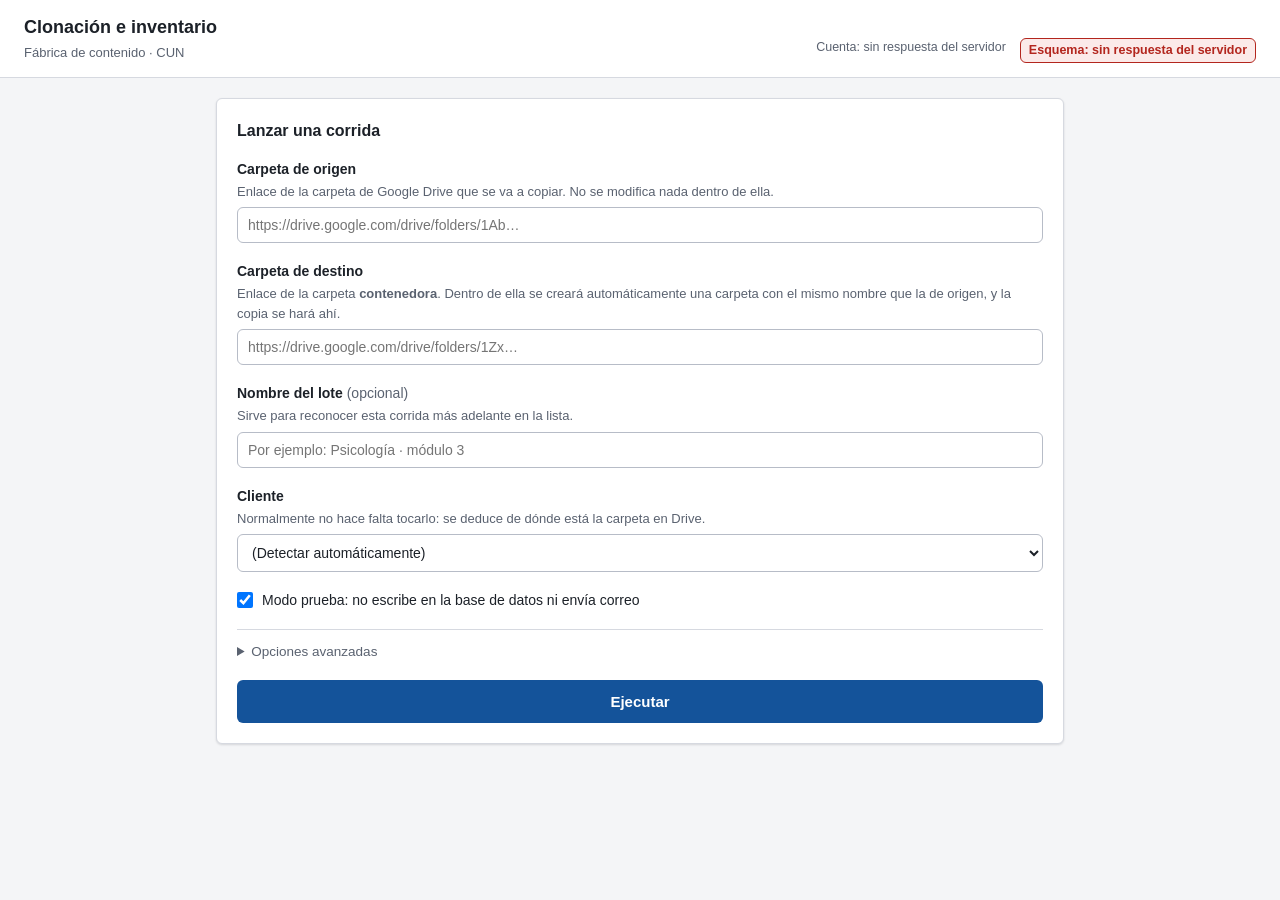
==== servidor/static/index.html @ 983f22f9 "fase 4, previo despliegue" ====
<!DOCTYPE html>
<html lang="es">
<head>
  <meta charset="utf-8">
  <meta name="viewport" content="width=device-width, initial-scale=1">
  <title>Clonación e inventario — Fábrica de contenido</title>
  <link rel="stylesheet" href="estilos.css">
</head>
<body>

  <a class="salto-contenido" href="#contenido">Saltar al contenido</a>

  <header class="cabecera">
    <div class="cabecera__marca">
      <h1 class="cabecera__titulo">Clonación e inventario</h1>
      <p class="cabecera__sub">Fábrica de contenido · CUN</p>
    </div>
    <div class="salud" id="salud" aria-live="polite">
      <span class="salud__dato" id="salud-cuenta">Cuenta: comprobando…</span>
      <span class="salud__dato" id="salud-esquema">Esquema: comprobando…</span>
    </div>
  </header>

  <main id="contenido" class="contenido">

    <!-- ================= PANTALLA 1: lanzar una corrida ================= -->
    <section id="vista-formulario" class="vista" aria-labelledby="titulo-formulario">

      <div class="tarjeta">
        <h2 id="titulo-formulario" class="tarjeta__titulo">Lanzar una corrida</h2>

        <form id="formulario" novalidate>

          <div class="campo">
            <label class="campo__etiqueta" for="campo-origen">Carpeta de origen</label>
            <p class="campo__nota" id="nota-origen">
              Enlace de la carpeta de Google Drive que se va a copiar. No se modifica nada dentro de ella.
            </p>
            <input
              class="campo__entrada"
              id="campo-origen"
              name="origen"
              type="text"
              autocomplete="off"
              spellcheck="false"
              placeholder="https://drive.google.com/drive/folders/1Ab…"
              aria-describedby="nota-origen error-origen"
              required>
            <p class="campo__error" id="error-origen" role="alert" hidden></p>
          </div>

          <div class="campo">
            <label class="campo__etiqueta" for="campo-destino">Carpeta de destino</label>
            <p class="campo__nota" id="nota-destino">
              Enlace de la carpeta <strong>contenedora</strong>. Dentro de ella se creará automáticamente
              una carpeta con el mismo nombre que la de origen, y la copia se hará ahí.
            </p>
            <input
              class="campo__entrada"
              id="campo-destino"
              name="destino"
              type="text"
              autocomplete="off"
              spellcheck="false"
              placeholder="https://drive.google.com/drive/folders/1Zx…"
              aria-describedby="nota-destino error-destino"
              required>
            <p class="campo__error" id="error-destino" role="alert" hidden></p>
          </div>

          <div class="campo">
            <label class="campo__etiqueta" for="campo-etiqueta">
              Nombre del lote <span class="campo__opcional">(opcional)</span>
            </label>
            <p class="campo__nota" id="nota-etiqueta">
              Sirve para reconocer esta corrida más adelante en la lista.
            </p>
            <input
              class="campo__entrada"
              id="campo-etiqueta"
              name="etiqueta"
              type="text"
              autocomplete="off"
              maxlength="120"
              placeholder="Por ejemplo: Psicología · módulo 3"
              aria-describedby="nota-etiqueta">
          </div>

          <div class="campo">
            <label class="campo__etiqueta" for="campo-cliente">Cliente</label>
            <p class="campo__nota" id="nota-cliente">
              Normalmente no hace falta tocarlo: se deduce de dónde está la carpeta en Drive.
            </p>
            <select class="campo__entrada campo__entrada--select" id="campo-cliente" name="cliente"
                    aria-describedby="nota-cliente">
              <option value="">(Detectar automáticamente)</option>
              <option value="PRODUCTO">PRODUCTO</option>
              <option value="TANIA">TANIA</option>
              <option value="LMS_correcciones">LMS_correcciones</option>
            </select>
          </div>

          <div class="campo campo--casilla">
            <input type="checkbox" id="campo-simular" name="simular" checked>
            <label for="campo-simular">
              Modo prueba: no escribe en la base de datos ni envía correo
            </label>
          </div>

          <details class="avanzado">
            <summary class="avanzado__resumen">Opciones avanzadas</summary>
            <div class="campo campo--casilla">
              <input type="checkbox" id="campo-forzar" name="forzar_carga">
              <label for="campo-forzar">
                Cargar a la base aunque la verificación encuentre diferencias
              </label>
            </div>
            <p class="campo__nota">
              Déjalo sin marcar salvo que alguien del equipo te lo pida: por defecto los lotes
              con diferencias se retienen y no se cargan.
            </p>
          </details>

          <!-- tabindex -1: al rechazar el servidor, el foco salta aquí para que
               el mensaje se lea también con teclado o lector de pantalla -->
          <p class="formulario__error" id="error-envio" role="alert" tabindex="-1" hidden></p>

          <button class="boton boton--principal" id="boton-ejecutar" type="submit">Ejecutar</button>

        </form>
      </div>

      <div class="tarjeta" id="tarjeta-historial" hidden>
        <h2 class="tarjeta__titulo">Últimas corridas</h2>
        <ul class="historial" id="historial"></ul>
      </div>

    </section>

    <!-- ================= PANTALLA 2: avance en vivo ================= -->
    <section id="vista-avance" class="vista" aria-labelledby="titulo-avance" hidden>

      <div class="tarjeta">
        <div class="avance__cabecera">
          <div class="avance__identidad">
            <h2 id="titulo-avance" class="tarjeta__titulo tarjeta__titulo--pegado">
              <span id="avance-etiqueta">Corrida</span>
            </h2>
            <p class="avance__meta">
              <span id="avance-inicio"></span>
              <span class="avance__sep" aria-hidden="true">·</span>
              <span id="avance-id" class="avance__id"></span>
            </p>
          </div>
          <div class="avance__acciones">
            <span class="distintivo" id="avance-distintivo">En curso</span>
            <button class="boton boton--secundario" id="boton-cancelar" type="button">Cancelar</button>
            <button class="boton boton--secundario" id="boton-nueva" type="button" hidden>Nueva corrida</button>
          </div>
        </div>
      </div>

      <!-- Aviso de conexión: aparece sin borrar nada de lo ya mostrado -->
      <p class="aviso-conexion" id="aviso-conexion" role="status" hidden>
        Se perdió la conexión con el servidor, reintentando…
      </p>

      <!-- Hallazgos de la prevalidación -->
      <div class="tarjeta" id="tarjeta-prevalidacion" hidden>
        <h3 class="tarjeta__titulo tarjeta__titulo--menor">Antes de empezar</h3>
        <ul class="hallazgos" id="prevalidacion"></ul>
      </div>

      <!-- Resumen final -->
      <div class="tarjeta" id="tarjeta-resumen" hidden>
        <h3 class="tarjeta__titulo tarjeta__titulo--menor">Resultado</h3>
        <div id="resumen"></div>
        <ul class="enlaces" id="enlaces"></ul>
      </div>

      <!-- Pasos, agrupados por lote -->
      <div id="lotes" class="lotes" aria-live="polite"></div>

      <div class="tarjeta">
        <div class="consola__cabecera">
          <h3 class="tarjeta__titulo tarjeta__titulo--menor" id="titulo-mensajes">Mensajes recientes</h3>
          <button class="boton boton--enlace" id="boton-bajar" type="button" hidden>Ir al final</button>
        </div>
        <div class="consola" id="mensajes" tabindex="0" role="log" aria-labelledby="titulo-mensajes"></div>
      </div>

    </section>

  </main>

  <footer class="pie">
    <span id="pie-modo"></span>
  </footer>

  <script src="app.js"></script>
</body>
</html>
---- servidor/static/estilos.css ----
/* ==========================================================================
   Clonación e inventario — hoja de estilos
   Herramienta interna: sobria, legible, sin animaciones llamativas.
   ========================================================================== */

:root {
  /* Tipografía del sistema: nada que descargar, la red bloquea CDNs */
  --tipo: -apple-system, BlinkMacSystemFont, "Segoe UI", Roboto, "Helvetica Neue", Arial, sans-serif;
  --tipo-mono: "Cascadia Mono", Consolas, "Courier New", monospace;

  --fondo: #f4f5f7;
  --fondo-tarjeta: #ffffff;
  --borde: #d6d9e0;
  --borde-fuerte: #b7bcc7;

  --texto: #1c2128;
  --texto-suave: #5a6270;

  --azul: #14539a;
  --azul-claro: #e8f0fb;
  --verde: #1a7f4b;
  --verde-claro: #e6f4ec;
  --amarillo: #8a6100;
  --amarillo-claro: #fdf3dc;
  --rojo: #b3261e;
  --rojo-claro: #fbeae9;
  --gris: #6b7280;
  --gris-claro: #eef0f3;

  --radio: 6px;
  --sombra: 0 1px 2px rgba(16, 24, 40, 0.06), 0 1px 3px rgba(16, 24, 40, 0.08);
}

* { box-sizing: border-box; }

html { -webkit-text-size-adjust: 100%; }

body {
  margin: 0;
  font-family: var(--tipo);
  font-size: 15px;
  line-height: 1.5;
  color: var(--texto);
  background: var(--fondo);
}

/* Enlace de salto: solo visible al tabular */
.salto-contenido {
  position: absolute;
  left: -9999px;
  top: 0;
  background: var(--fondo-tarjeta);
  padding: 8px 12px;
  z-index: 10;
}
.salto-contenido:focus { left: 8px; top: 8px; }

/* Foco siempre visible y con el mismo trazo en todos los controles */
:focus-visible {
  outline: 2px solid var(--azul);
  outline-offset: 2px;
}

/* ---------- Cabecera ---------- */

.cabecera {
  display: flex;
  flex-wrap: wrap;
  gap: 12px 24px;
  align-items: flex-end;
  justify-content: space-between;
  padding: 14px 24px;
  background: var(--fondo-tarjeta);
  border-bottom: 1px solid var(--borde);
}

.cabecera__titulo {
  margin: 0;
  font-size: 18px;
  font-weight: 600;
}

.cabecera__sub {
  margin: 2px 0 0;
  font-size: 13px;
  color: var(--texto-suave);
}

.salud {
  display: flex;
  flex-wrap: wrap;
  gap: 6px 14px;
  font-size: 12.5px;
  color: var(--texto-suave);
}

.salud__dato { white-space: nowrap; }

/* Aviso de que se está trabajando contra producción */
.salud__dato--peligro {
  color: var(--rojo);
  font-weight: 600;
  background: var(--rojo-claro);
  border: 1px solid var(--rojo);
  border-radius: var(--radio);
  padding: 2px 8px;
  white-space: normal;
}

/* ---------- Estructura ---------- */

.contenido {
  max-width: 880px;
  margin: 0 auto;
  padding: 20px 16px 40px;
}

.tarjeta {
  background: var(--fondo-tarjeta);
  border: 1px solid var(--borde);
  border-radius: var(--radio);
  box-shadow: var(--sombra);
  padding: 20px;
  margin-bottom: 16px;
}

.tarjeta__titulo {
  margin: 0 0 16px;
  font-size: 16px;
  font-weight: 600;
}

.tarjeta__titulo--menor { font-size: 14px; }
.tarjeta__titulo--pegado { margin-bottom: 2px; }

/* ---------- Formulario ---------- */

.campo { margin-bottom: 18px; }

.campo__etiqueta {
  display: block;
  font-weight: 600;
  font-size: 14px;
  margin-bottom: 2px;
}

.campo__opcional {
  font-weight: 400;
  color: var(--texto-suave);
}

.campo__nota {
  margin: 0 0 6px;
  font-size: 13px;
  color: var(--texto-suave);
}

.campo__entrada {
  width: 100%;
  font-family: inherit;
  font-size: 14px;
  color: var(--texto);
  background: var(--fondo-tarjeta);
  padding: 9px 10px;
  border: 1px solid var(--borde-fuerte);
  border-radius: var(--radio);
}

.campo__entrada--select { height: 38px; }

.campo__entrada--invalido {
  border-color: var(--rojo);
  background: var(--rojo-claro);
}

.campo__error,
.formulario__error {
  margin: 6px 0 0;
  font-size: 13px;
  color: var(--rojo);
  font-weight: 500;
}

.formulario__error {
  background: var(--rojo-claro);
  border: 1px solid var(--rojo);
  border-radius: var(--radio);
  padding: 10px 12px;
  margin-bottom: 14px;
}

.campo--casilla {
  display: flex;
  align-items: flex-start;
  gap: 9px;
  font-size: 14px;
}

.campo--casilla input {
  margin: 2px 0 0;
  width: 16px;
  height: 16px;
  flex: none;
}

.avanzado {
  border-top: 1px solid var(--borde);
  padding-top: 12px;
  margin: 18px 0;
}

.avanzado__resumen {
  cursor: pointer;
  font-size: 13.5px;
  color: var(--texto-suave);
  font-weight: 500;
}

.avanzado[open] .avanzado__resumen { margin-bottom: 12px; }

/* ---------- Botones ---------- */

.boton {
  font-family: inherit;
  font-size: 14px;
  font-weight: 600;
  border-radius: var(--radio);
  border: 1px solid transparent;
  padding: 9px 16px;
  cursor: pointer;
}

.boton--principal {
  width: 100%;
  background: var(--azul);
  color: #fff;
  font-size: 15px;
  padding: 12px 16px;
}

.boton--principal:hover { background: #10457f; }

.boton--principal[disabled] {
  background: var(--gris);
  cursor: progress;
}

.boton--secundario {
  background: var(--fondo-tarjeta);
  border-color: var(--borde-fuerte);
  color: var(--texto);
}

.boton--secundario:hover { background: var(--gris-claro); }

.boton--enlace {
  background: none;
  border: none;
  color: var(--azul);
  padding: 2px 4px;
  text-decoration: underline;
  font-weight: 500;
  font-size: 13px;
}

/* ---------- Historial de corridas ---------- */

.historial {
  list-style: none;
  margin: 0;
  padding: 0;
  border-top: 1px solid var(--borde);
}

.historial__fila {
  width: 100%;
  display: flex;
  flex-wrap: wrap;
  align-items: center;
  gap: 6px 12px;
  background: none;
  border: none;
  border-bottom: 1px solid var(--borde);
  padding: 10px 4px;
  font-family: inherit;
  font-size: 14px;
  color: var(--texto);
  text-align: left;
  cursor: pointer;
}

.historial__fila:hover { background: var(--gris-claro); }

.historial__etiqueta {
  flex: 1 1 200px;
  font-weight: 500;
}

.historial__fecha {
  font-size: 13px;
  color: var(--texto-suave);
  font-variant-numeric: tabular-nums;
}

/* ---------- Distintivos de estado ---------- */

.distintivo {
  display: inline-block;
  font-size: 12.5px;
  font-weight: 600;
  border-radius: 999px;
  padding: 3px 11px;
  border: 1px solid;
  white-space: nowrap;
}

.distintivo--neutro { background: var(--gris-claro); color: var(--texto-suave); border-color: var(--borde-fuerte); }
.distintivo--curso  { background: var(--azul-claro); color: var(--azul); border-color: var(--azul); }
.distintivo--ok     { background: var(--verde-claro); color: var(--verde); border-color: var(--verde); }
.distintivo--aviso  { background: var(--amarillo-claro); color: var(--amarillo); border-color: var(--amarillo); }
.distintivo--error  { background: var(--rojo-claro); color: var(--rojo); border-color: var(--rojo); }

/* ---------- Cabecera del avance ---------- */

.avance__cabecera {
  display: flex;
  flex-wrap: wrap;
  gap: 12px;
  align-items: flex-start;
  justify-content: space-between;
}

.avance__identidad { min-width: 0; }

.avance__meta {
  margin: 0;
  font-size: 13px;
  color: var(--texto-suave);
}

.avance__id { font-family: var(--tipo-mono); }
.avance__sep { margin: 0 4px; }

.avance__acciones {
  display: flex;
  align-items: center;
  gap: 8px;
  flex-wrap: wrap;
}

/* ---------- Aviso de conexión ---------- */

.aviso-conexion {
  margin: 0 0 16px;
  padding: 10px 14px;
  background: var(--amarillo-claro);
  border: 1px solid var(--amarillo);
  border-radius: var(--radio);
  color: var(--amarillo);
  font-size: 13.5px;
  font-weight: 500;
}

/* ---------- Hallazgos de prevalidación ---------- */

.hallazgos {
  list-style: none;
  margin: 0;
  padding: 0;
  display: grid;
  gap: 10px;
}

.hallazgo {
  border: 1px solid var(--borde);
  border-left-width: 4px;
  border-radius: var(--radio);
  padding: 10px 12px;
  font-size: 13.5px;
}

.hallazgo--aviso { border-left-color: var(--amarillo); background: var(--amarillo-claro); }
.hallazgo--error { border-left-color: var(--rojo); background: var(--rojo-claro); }
.hallazgo--ok    { border-left-color: var(--verde); background: var(--verde-claro); }

.hallazgo__area {
  font-weight: 600;
  text-transform: uppercase;
  font-size: 11.5px;
  letter-spacing: 0.04em;
  color: var(--texto-suave);
}

.hallazgo__mensaje { margin: 2px 0 0; }

.hallazgo__accion {
  margin: 6px 0 0;
  color: var(--texto-suave);
}

/* ---------- Resumen final ---------- */

.resumen__motivo {
  margin: 0;
  font-size: 15px;
  font-weight: 600;
}

.resumen__accion {
  margin: 6px 0 0;
  font-size: 14px;
  color: var(--texto-suave);
}

.enlaces {
  list-style: none;
  margin: 14px 0 0;
  padding: 0;
  display: grid;
  gap: 8px;
}

.enlaces a {
  color: var(--azul);
  font-size: 14px;
  word-break: break-word;
}

/* ---------- Lotes y pasos ---------- */

.lote__cabecera {
  display: flex;
  flex-wrap: wrap;
  gap: 4px 12px;
  align-items: baseline;
  margin-bottom: 14px;
  padding-bottom: 12px;
  border-bottom: 1px solid var(--borde);
}

.lote__titulo {
  margin: 0;
  font-size: 15px;
  font-weight: 600;
}

.lote__cliente {
  font-size: 12.5px;
  color: var(--texto-suave);
}

.pasos {
  list-style: none;
  margin: 0;
  padding: 0;
  display: grid;
  gap: 4px;
}

.paso {
  display: grid;
  grid-template-columns: 24px 1fr auto;
  gap: 4px 10px;
  align-items: baseline;
  padding: 9px 4px;
  border-radius: var(--radio);
}

.paso__icono {
  font-family: var(--tipo-mono);
  font-weight: 700;
  text-align: center;
  font-size: 14px;
}

.paso__nombre {
  font-weight: 500;
  font-size: 14px;
}

.paso__estado {
  font-size: 12.5px;
  font-weight: 600;
  justify-self: end;
}

/* Detalle, barra y contador ocupan el ancho bajo el nombre */
.paso__cuerpo {
  grid-column: 2 / -1;
  font-size: 13px;
  color: var(--texto-suave);
  min-width: 0;
}

.paso__detalle {
  margin: 0;
  word-break: break-word;
}

.paso__barra {
  height: 6px;
  background: var(--gris-claro);
  border-radius: 999px;
  overflow: hidden;
  margin: 6px 0 4px;
}

.paso__barra-relleno {
  height: 100%;
  background: var(--azul);
  border-radius: 999px;
  width: 0;
  /* Transición corta: el sondeo llega cada 2 s, sin esto la barra daría saltos secos */
  transition: width 0.3s linear;
}

.paso__contador {
  font-variant-numeric: tabular-nums;
  font-weight: 600;
  color: var(--texto);
}

.paso__mensaje {
  display: block;
  word-break: break-word;
}

/* Colores por estado del paso */
.paso--pendiente { color: var(--gris); }
.paso--pendiente .paso__icono,
.paso--pendiente .paso__estado { color: var(--gris); }

.paso--omitido .paso__icono,
.paso--omitido .paso__estado { color: var(--gris); }
.paso--omitido .paso__nombre { color: var(--gris); }

.paso--en_curso { background: var(--azul-claro); }
.paso--en_curso .paso__icono,
.paso--en_curso .paso__estado { color: var(--azul); }

.paso--ok .paso__icono,
.paso--ok .paso__estado { color: var(--verde); }

.paso--con_diferencias { background: var(--amarillo-claro); }
.paso--con_diferencias .paso__icono,
.paso--con_diferencias .paso__estado { color: var(--amarillo); }

.paso--fallido { background: var(--rojo-claro); }
.paso--fallido .paso__icono,
.paso--fallido .paso__estado { color: var(--rojo); }

/* ---------- Consola de mensajes ---------- */

.consola__cabecera {
  display: flex;
  align-items: center;
  justify-content: space-between;
  gap: 12px;
  margin-bottom: 10px;
}

.consola__cabecera .tarjeta__titulo { margin-bottom: 0; }

.consola {
  height: 260px;
  overflow-y: auto;
  background: #1d2129;
  color: #e6e8ec;
  border-radius: var(--radio);
  padding: 10px 12px;
  font-family: var(--tipo-mono);
  font-size: 12.5px;
  line-height: 1.6;
}

.consola__vacia {
  color: #9aa2b1;
  font-style: italic;
}

.linea { display: flex; gap: 10px; }

.linea__hora {
  color: #8f98a8;
  flex: none;
  font-variant-numeric: tabular-nums;
}

.linea__texto { word-break: break-word; }

.linea--aviso .linea__texto { color: #f3c969; }
.linea--error .linea__texto { color: #ff9c92; }

/* ---------- Pie ---------- */

.pie {
  max-width: 880px;
  margin: 0 auto;
  padding: 0 16px 28px;
  font-size: 12.5px;
  color: var(--texto-suave);
}

/* ---------- Pantallas estrechas (hasta 400 px) ---------- */

@media (max-width: 560px) {
  .cabecera { align-items: flex-start; padding: 12px 16px; }
  .contenido { padding: 16px 12px 32px; }
  .tarjeta { padding: 16px 14px; }
  .pie { padding: 0 12px 24px; }

  .avance__acciones { width: 100%; }

  /* El estado del paso pasa a su propia línea para no comprimir el nombre */
  .paso {
    grid-template-columns: 24px 1fr;
  }
  .paso__estado {
    grid-column: 2;
    justify-self: start;
  }
  .consola { height: 220px; }
}
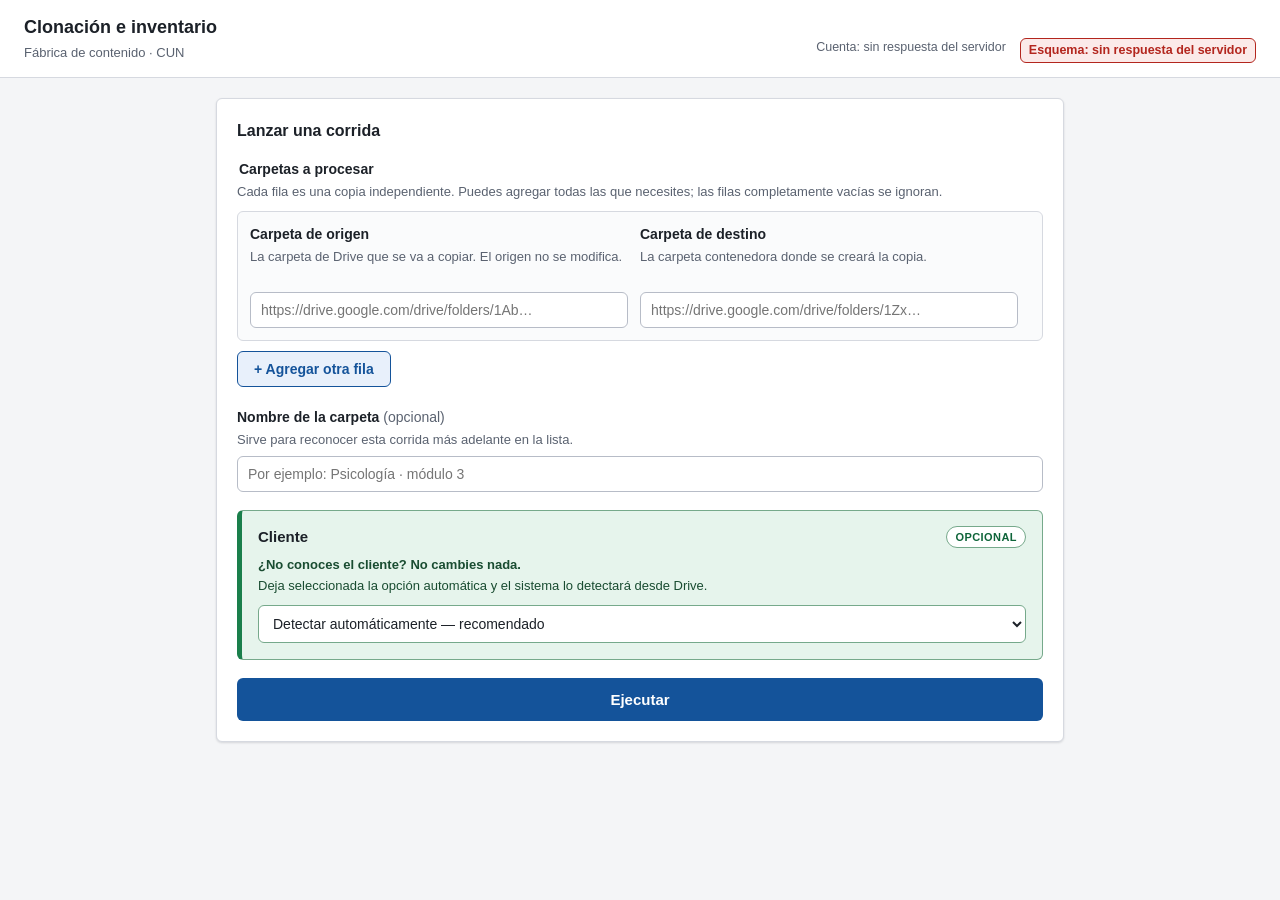
==== commit 6cf2cd2c: "app bonita" ====
--- a/servidor/static/index.html
+++ b/servidor/static/index.html
@@ -4,7 +4,7 @@
   <meta charset="utf-8">
   <meta name="viewport" content="width=device-width, initial-scale=1">
   <title>Clonación e inventario — Fábrica de contenido</title>
-  <link rel="stylesheet" href="estilos.css">
+  <link rel="stylesheet" href="estilos.css?v=20260923-3">
 </head>
 <body>
 
@@ -31,46 +31,42 @@
 
         <form id="formulario" novalidate>
 
-          <div class="campo">
-            <label class="campo__etiqueta" for="campo-origen">Carpeta de origen</label>
-            <p class="campo__nota" id="nota-origen">
-              Enlace de la carpeta de Google Drive que se va a copiar. No se modifica nada dentro de ella.
+          <fieldset class="rutas">
+            <legend class="campo__etiqueta">Carpetas a procesar</legend>
+            <p class="campo__nota rutas__nota">
+              Cada fila es una copia independiente. Puedes agregar todas las que necesites;
+              las filas completamente vacías se ignoran.
             </p>
-            <input
-              class="campo__entrada"
-              id="campo-origen"
-              name="origen"
-              type="text"
-              autocomplete="off"
-              spellcheck="false"
-              placeholder="https://drive.google.com/drive/folders/1Ab…"
-              aria-describedby="nota-origen error-origen"
-              required>
-            <p class="campo__error" id="error-origen" role="alert" hidden></p>
-          </div>
+            <div id="filas-rutas" class="rutas__filas"></div>
+            <button class="boton boton--agregar" id="boton-agregar-fila" type="button">
+              + Agregar otra fila
+            </button>
+          </fieldset>
 
-          <div class="campo">
-            <label class="campo__etiqueta" for="campo-destino">Carpeta de destino</label>
-            <p class="campo__nota" id="nota-destino">
-              Enlace de la carpeta <strong>contenedora</strong>. Dentro de ella se creará automáticamente
-              una carpeta con el mismo nombre que la de origen, y la copia se hará ahí.
-            </p>
-            <input
-              class="campo__entrada"
-              id="campo-destino"
-              name="destino"
-              type="text"
-              autocomplete="off"
-              spellcheck="false"
-              placeholder="https://drive.google.com/drive/folders/1Zx…"
-              aria-describedby="nota-destino error-destino"
-              required>
-            <p class="campo__error" id="error-destino" role="alert" hidden></p>
-          </div>
+          <template id="plantilla-fila-ruta">
+            <div class="rutas__fila">
+              <div class="campo campo--ruta">
+                <label class="campo__etiqueta" data-etiqueta="origen">Carpeta de origen</label>
+                <p class="campo__nota">La carpeta de Drive que se va a copiar. El origen no se modifica.</p>
+                <input class="campo__entrada" data-campo="origen" type="text" autocomplete="off"
+                       spellcheck="false" placeholder="https://drive.google.com/drive/folders/1Ab…">
+                <p class="campo__error" data-error="origen" role="alert" hidden></p>
+              </div>
+              <div class="campo campo--ruta">
+                <label class="campo__etiqueta" data-etiqueta="destino">Carpeta de destino</label>
+                <p class="campo__nota">La carpeta contenedora donde se creará la copia.</p>
+                <input class="campo__entrada" data-campo="destino" type="text" autocomplete="off"
+                       spellcheck="false" placeholder="https://drive.google.com/drive/folders/1Zx…">
+                <p class="campo__error" data-error="destino" role="alert" hidden></p>
+              </div>
+              <button class="boton boton--quitar" data-accion="quitar" type="button"
+                      aria-label="Eliminar esta fila">Eliminar</button>
+            </div>
+          </template>
 
           <div class="campo">
             <label class="campo__etiqueta" for="campo-etiqueta">
-              Nombre del lote <span class="campo__opcional">(opcional)</span>
+              Nombre de la carpeta <span class="campo__opcional">(opcional)</span>
             </label>
             <p class="campo__nota" id="nota-etiqueta">
               Sirve para reconocer esta corrida más adelante en la lista.
@@ -86,40 +82,23 @@
               aria-describedby="nota-etiqueta">
           </div>
 
-          <div class="campo">
-            <label class="campo__etiqueta" for="campo-cliente">Cliente</label>
-            <p class="campo__nota" id="nota-cliente">
-              Normalmente no hace falta tocarlo: se deduce de dónde está la carpeta en Drive.
-            </p>
+          <div class="campo campo--cliente">
+            <div class="cliente__cabecera">
+              <label class="campo__etiqueta cliente__titulo" for="campo-cliente">Cliente</label>
+              <span class="cliente__distintivo">OPCIONAL</span>
+            </div>
+            <div class="cliente__ayuda" id="nota-cliente">
+              <strong>¿No conoces el cliente? No cambies nada.</strong>
+              <span>Deja seleccionada la opción automática y el sistema lo detectará desde Drive.</span>
+            </div>
             <select class="campo__entrada campo__entrada--select" id="campo-cliente" name="cliente"
                     aria-describedby="nota-cliente">
-              <option value="">(Detectar automáticamente)</option>
+              <option value="">Detectar automáticamente — recomendado</option>
               <option value="PRODUCTO">PRODUCTO</option>
               <option value="TANIA">TANIA</option>
               <option value="LMS_correcciones">LMS_correcciones</option>
             </select>
           </div>
-
-          <div class="campo campo--casilla">
-            <input type="checkbox" id="campo-simular" name="simular" checked>
-            <label for="campo-simular">
-              Modo prueba: no escribe en la base de datos ni envía correo
-            </label>
-          </div>
-
-          <details class="avanzado">
-            <summary class="avanzado__resumen">Opciones avanzadas</summary>
-            <div class="campo campo--casilla">
-              <input type="checkbox" id="campo-forzar" name="forzar_carga">
-              <label for="campo-forzar">
-                Cargar a la base aunque la verificación encuentre diferencias
-              </label>
-            </div>
-            <p class="campo__nota">
-              Déjalo sin marcar salvo que alguien del equipo te lo pida: por defecto los lotes
-              con diferencias se retienen y no se cargan.
-            </p>
-          </details>
 
           <!-- tabindex -1: al rechazar el servidor, el foco salta aquí para que
                el mensaje se lea también con teclado o lector de pantalla -->
@@ -197,6 +176,6 @@
     <span id="pie-modo"></span>
   </footer>
 
-  <script src="app.js"></script>
+  <script src="app.js?v=20260923-3"></script>
 </body>
 </html>
--- a/servidor/static/estilos.css
+++ b/servidor/static/estilos.css
@@ -173,6 +173,83 @@
   background: var(--rojo-claro);
 }
 
+.rutas {
+  min-width: 0;
+  margin: 0 0 20px;
+  padding: 0;
+  border: 0;
+}
+
+.rutas__nota { margin-bottom: 10px; }
+
+.rutas__filas {
+  display: grid;
+  gap: 10px;
+}
+
+.rutas__fila {
+  display: grid;
+  grid-template-columns: minmax(0, 1fr) minmax(0, 1fr) auto;
+  gap: 12px;
+  align-items: start;
+  padding: 12px;
+  border: 1px solid var(--borde);
+  border-radius: var(--radio);
+  background: #fafbfc;
+}
+
+.campo--ruta { margin: 0; }
+
+/* Las dos ayudas pueden ocupar distinto número de líneas. Reservar dos
+   renglones mantiene ambos enlaces y el botón Eliminar en la misma altura. */
+.campo--ruta .campo__nota { min-height: 3em; }
+
+.campo--cliente {
+  padding: 15px 16px 16px;
+  border: 1px solid #76a98b;
+  border-left: 5px solid var(--verde);
+  border-radius: var(--radio);
+  background: var(--verde-claro);
+}
+
+.cliente__cabecera {
+  display: flex;
+  align-items: center;
+  justify-content: space-between;
+  gap: 10px;
+  margin-bottom: 7px;
+}
+
+.cliente__titulo {
+  margin: 0;
+  font-size: 15px;
+}
+
+.cliente__distintivo {
+  flex: none;
+  color: #0f653a;
+  background: #fff;
+  border: 1px solid #76a98b;
+  border-radius: 999px;
+  padding: 2px 8px;
+  font-size: 11px;
+  font-weight: 700;
+  letter-spacing: 0.04em;
+}
+
+.cliente__ayuda {
+  display: grid;
+  gap: 1px;
+  margin-bottom: 10px;
+  color: #194c31;
+  font-size: 13px;
+}
+
+.campo--cliente .campo__entrada {
+  border-color: #76a98b;
+  background: #fff;
+}
+
 .campo__error,
 .formulario__error {
   margin: 6px 0 0;
@@ -203,21 +280,6 @@
   flex: none;
 }
 
-.avanzado {
-  border-top: 1px solid var(--borde);
-  padding-top: 12px;
-  margin: 18px 0;
-}
-
-.avanzado__resumen {
-  cursor: pointer;
-  font-size: 13.5px;
-  color: var(--texto-suave);
-  font-weight: 500;
-}
-
-.avanzado[open] .avanzado__resumen { margin-bottom: 12px; }
-
 /* ---------- Botones ---------- */
 
 .boton {
@@ -252,6 +314,28 @@
 }
 
 .boton--secundario:hover { background: var(--gris-claro); }
+
+.boton--agregar {
+  margin-top: 10px;
+  background: var(--azul-claro);
+  border-color: var(--azul);
+  color: var(--azul);
+}
+
+.boton--agregar:hover { background: #d9e8fa; }
+
+.boton--quitar {
+  align-self: end;
+  margin-bottom: 1px;
+  padding: 9px 11px;
+  background: var(--fondo-tarjeta);
+  border-color: var(--borde-fuerte);
+  color: var(--rojo);
+}
+
+.boton--quitar:hover { background: var(--rojo-claro); border-color: var(--rojo); }
+
+.boton--quitar[hidden] { display: none; }
 
 .boton--enlace {
   background: none;
@@ -620,4 +704,8 @@
     justify-self: start;
   }
   .consola { height: 220px; }
-}
+
+  .rutas__fila { grid-template-columns: 1fr; }
+  .campo--ruta .campo__nota { min-height: 0; }
+  .boton--quitar { justify-self: start; }
+}
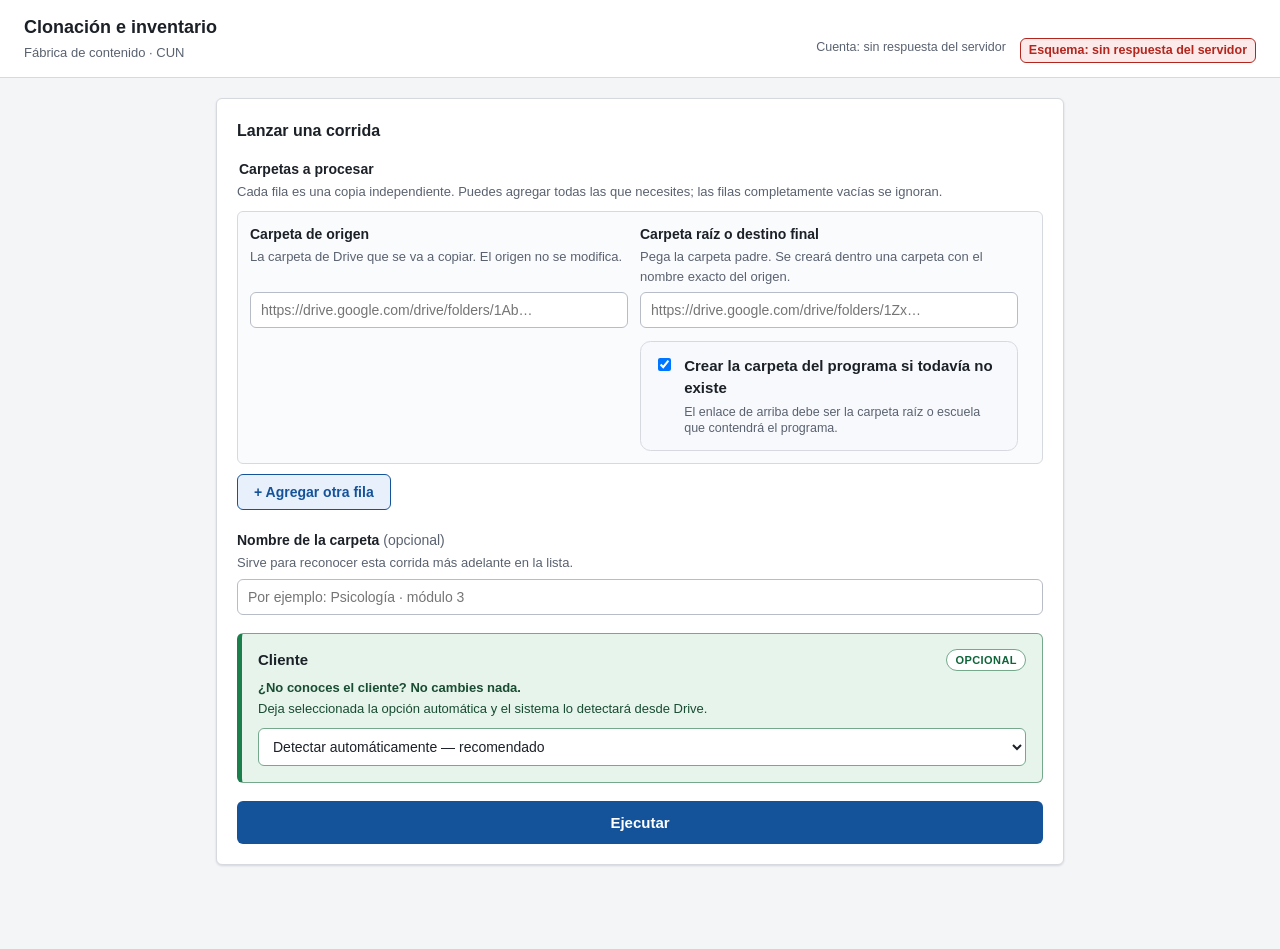
==== commit a223bbba: "idk" ====
--- a/servidor/static/index.html
+++ b/servidor/static/index.html
@@ -53,11 +53,20 @@
                 <p class="campo__error" data-error="origen" role="alert" hidden></p>
               </div>
               <div class="campo campo--ruta">
-                <label class="campo__etiqueta" data-etiqueta="destino">Carpeta de destino</label>
-                <p class="campo__nota">La carpeta contenedora donde se creará la copia.</p>
+                <label class="campo__etiqueta" data-etiqueta="destino">Carpeta raíz o destino final</label>
+                <p class="campo__nota" data-nota="destino">
+                  Pega la carpeta padre. Se creará dentro una carpeta con el nombre exacto del origen.
+                </p>
                 <input class="campo__entrada" data-campo="destino" type="text" autocomplete="off"
                        spellcheck="false" placeholder="https://drive.google.com/drive/folders/1Zx…">
                 <p class="campo__error" data-error="destino" role="alert" hidden></p>
+                <label class="opcion-creacion">
+                  <input data-campo="crear-destino" type="checkbox" checked>
+                  <span>
+                    <strong>Crear la carpeta del programa si todavía no existe</strong>
+                    <small>El enlace de arriba debe ser la carpeta raíz o escuela que contendrá el programa.</small>
+                  </span>
+                </label>
               </div>
               <button class="boton boton--quitar" data-accion="quitar" type="button"
                       aria-label="Eliminar esta fila">Eliminar</button>
--- a/servidor/static/estilos.css
+++ b/servidor/static/estilos.css
@@ -204,6 +204,22 @@
    renglones mantiene ambos enlaces y el botón Eliminar en la misma altura. */
 .campo--ruta .campo__nota { min-height: 3em; }
 
+.opcion-creacion {
+  display: flex;
+  gap: .65rem;
+  align-items: flex-start;
+  margin-top: .8rem;
+  padding: .8rem;
+  border: 1px solid var(--borde, #d8dee8);
+  border-radius: .65rem;
+  background: #f7f9fc;
+  cursor: pointer;
+}
+
+.opcion-creacion input { margin-top: .2rem; }
+.opcion-creacion span { display: grid; gap: .25rem; }
+.opcion-creacion small { color: var(--texto-suave, #596579); line-height: 1.35; }
+
 .campo--cliente {
   padding: 15px 16px 16px;
   border: 1px solid #76a98b;
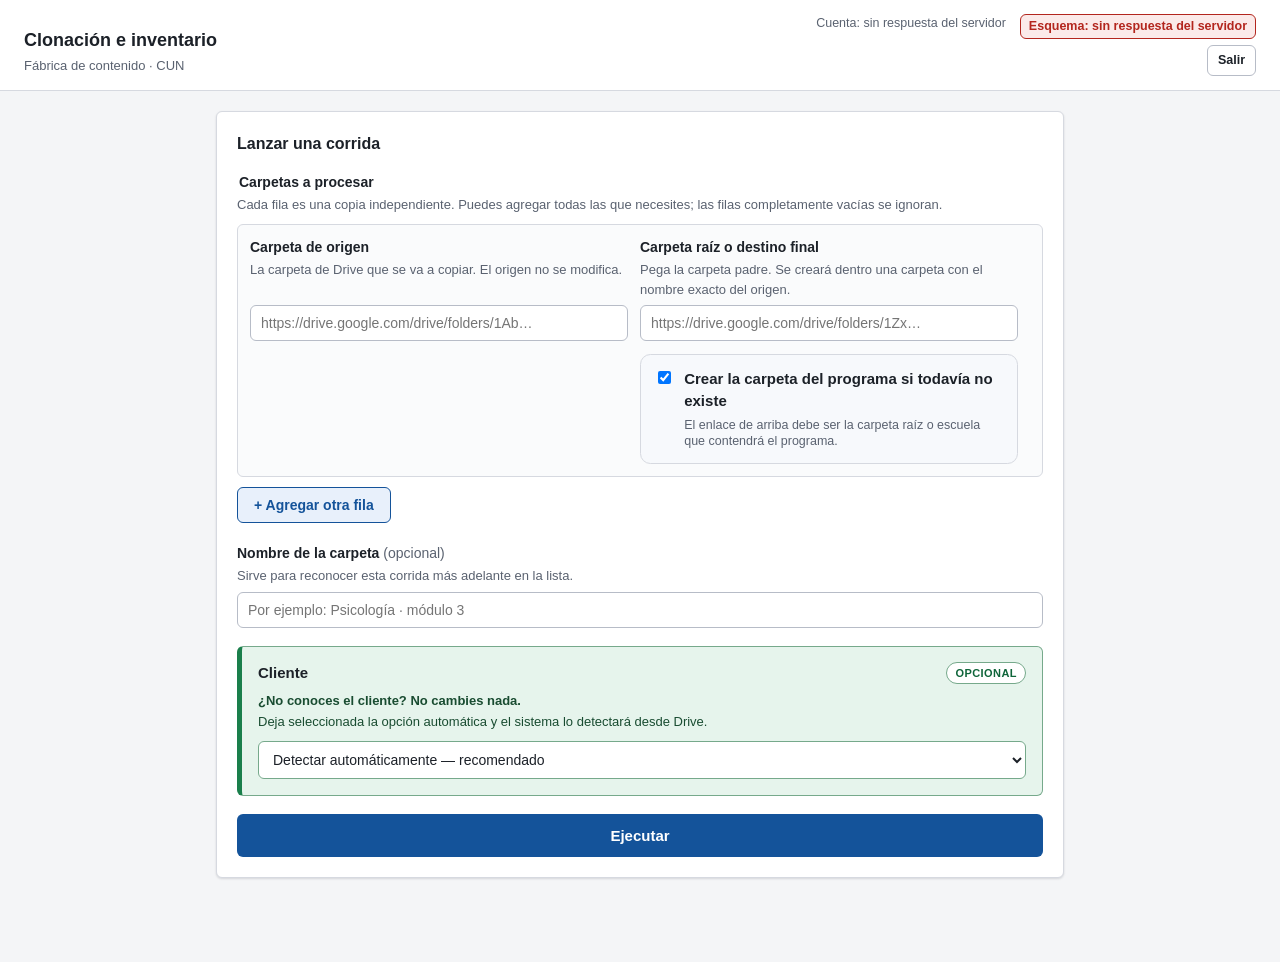
==== commit a6d51d8d: "login" ====
--- a/servidor/static/index.html
+++ b/servidor/static/index.html
@@ -15,9 +15,15 @@
       <h1 class="cabecera__titulo">Clonación e inventario</h1>
       <p class="cabecera__sub">Fábrica de contenido · CUN</p>
     </div>
-    <div class="salud" id="salud" aria-live="polite">
-      <span class="salud__dato" id="salud-cuenta">Cuenta: comprobando…</span>
-      <span class="salud__dato" id="salud-esquema">Esquema: comprobando…</span>
+    <div class="cabecera__estado">
+      <div class="salud" id="salud" aria-live="polite">
+        <span class="salud__dato" id="salud-cuenta">Cuenta: comprobando…</span>
+        <span class="salud__dato" id="salud-esquema">Esquema: comprobando…</span>
+      </div>
+      <div class="sesion" id="sesion" hidden>
+        <span class="sesion__correo" id="sesion-correo"></span>
+        <a class="boton boton--secundario sesion__salir" href="/api/sesion/cerrar">Salir</a>
+      </div>
     </div>
   </header>
 
@@ -105,6 +111,7 @@
               <option value="">Detectar automáticamente — recomendado</option>
               <option value="PRODUCTO">PRODUCTO</option>
               <option value="TANIA">TANIA</option>
+              <option value="JARVEY">JARVEY</option>
               <option value="LMS_correcciones">LMS_correcciones</option>
             </select>
           </div>
--- a/servidor/static/estilos.css
+++ b/servidor/static/estilos.css
@@ -725,3 +725,118 @@
   .campo--ruta .campo__nota { min-height: 0; }
   .boton--quitar { justify-self: start; }
 }
+
+/* ==========================================================================
+   Acceso: pantalla de entrada y sesión en la cabecera
+   ========================================================================== */
+
+/* ---------- Pantalla de entrada ---------- */
+
+.cuerpo-entrada {
+  /* Sin cabecera ni pie: la tarjeta es lo único que hay, y se centra. */
+  min-height: 100vh;
+  display: flex;
+}
+
+.entrada {
+  margin: auto;
+  padding: 24px 16px;
+  width: 100%;
+  max-width: 420px;
+}
+
+.entrada__tarjeta { text-align: center; }
+
+.entrada__titulo {
+  margin: 0;
+  font-size: 20px;
+  font-weight: 600;
+}
+
+.entrada__sub {
+  margin: 2px 0 20px;
+  font-size: 13px;
+  color: var(--texto-suave);
+}
+
+.entrada__explicacion {
+  margin: 0 0 18px;
+  font-size: 14px;
+  color: var(--texto-suave);
+}
+
+/* Es un enlace con pinta de botón: hay que devolverle lo que pierde al no
+   ser un <button> (el subrayado, la caja y la alineación del texto). */
+.entrada__boton {
+  display: block;
+  text-decoration: none;
+  text-align: center;
+}
+
+.entrada__pie {
+  margin: 20px 0 0;
+  font-size: 12.5px;
+  line-height: 1.45;
+  color: var(--texto-suave);
+}
+
+.entrada__aviso {
+  margin: 0 0 18px;
+  padding: 10px 12px;
+  border: 1px solid var(--borde);
+  border-radius: var(--radio);
+  font-size: 13.5px;
+  text-align: left;
+}
+
+.entrada__aviso--error {
+  color: var(--rojo);
+  background: var(--rojo-claro);
+  border-color: var(--rojo);
+}
+
+.entrada__aviso--neutro {
+  color: var(--texto-suave);
+  background: var(--gris-claro);
+  border-color: var(--borde);
+}
+
+/* ---------- Sesión en la cabecera ---------- */
+
+.sesion {
+  display: flex;
+  align-items: center;
+  gap: 10px;
+  font-size: 12.5px;
+  color: var(--texto-suave);
+}
+
+.sesion__correo {
+  /* En pantallas estrechas un correo largo no debe empujar al botón fuera. */
+  overflow: hidden;
+  text-overflow: ellipsis;
+  white-space: nowrap;
+  max-width: 24ch;
+}
+
+.sesion__salir {
+  flex: none;
+  font-size: 12.5px;
+  padding: 5px 10px;
+  text-decoration: none;
+}
+
+@media (max-width: 720px) {
+  .sesion__correo { max-width: 18ch; }
+}
+
+.cabecera__estado {
+  display: flex;
+  flex-direction: column;
+  align-items: flex-end;
+  gap: 6px;
+}
+
+@media (max-width: 720px) {
+  .cabecera__estado { align-items: flex-start; }
+}
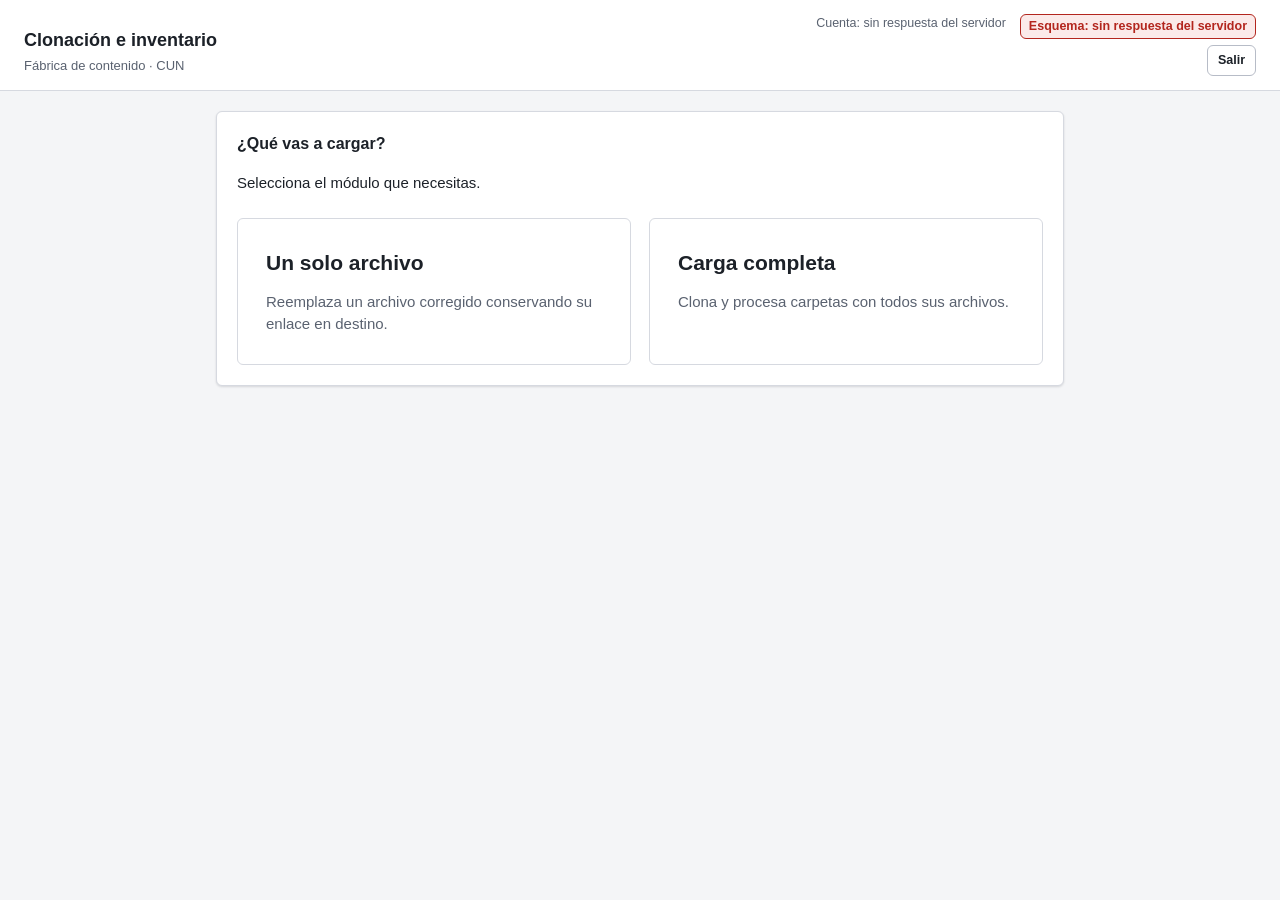
==== commit db1afb63: "carga detallada de 1 archivo" ====
--- a/servidor/static/index.html
+++ b/servidor/static/index.html
@@ -4,7 +4,7 @@
   <meta charset="utf-8">
   <meta name="viewport" content="width=device-width, initial-scale=1">
   <title>Clonación e inventario — Fábrica de contenido</title>
-  <link rel="stylesheet" href="estilos.css?v=20260923-3">
+  <link rel="stylesheet" href="estilos.css?v=20261019-1">
 </head>
 <body>
 
@@ -28,12 +28,82 @@
   </header>
 
   <main id="contenido" class="contenido">
+    <aside id="aviso-demostracion" class="aviso-demostracion" role="status" hidden>
+      <strong>DEMOSTRACIÓN VISUAL · NO CARGA ARCHIVOS</strong>
+      <p>Esta página no se conecta a tus carpetas de Drive. No crea archivos ni carpetas y no modifica la base de datos. Los resultados de ejemplo son ficticios.</p>
+      <p>Para realizar una carga necesitas abrir la aplicación real e iniciar sesión con Google.</p>
+    </aside>
+
+    <section id="vista-selector" class="vista" aria-labelledby="titulo-selector">
+      <div class="tarjeta">
+        <h2 id="titulo-selector" class="tarjeta__titulo">¿Qué vas a cargar?</h2>
+        <p>Selecciona el módulo que necesitas.</p>
+        <div class="selector-modulos">
+          <button class="modulo-opcion" type="button" data-modulo="unico">
+            <strong>Un solo archivo</strong>
+            <span>Reemplaza un archivo corregido conservando su enlace en destino.</span>
+          </button>
+          <button class="modulo-opcion" type="button" data-modulo="completa">
+            <strong>Carga completa</strong>
+            <span>Clona y procesa carpetas con todos sus archivos.</span>
+          </button>
+        </div>
+      </div>
+    </section>
+
+    <nav id="navegacion-modulos" class="navegacion-modulos" aria-label="Cambiar módulo" hidden>
+      <button class="boton boton--secundario" type="button" data-modulo="unico">Archivo único</button>
+      <button class="boton boton--secundario" type="button" data-modulo="completa">Carga completa</button>
+      <button class="boton boton--enlace" id="boton-selector" type="button">Volver al selector</button>
+    </nav>
+
+    <section id="vista-archivo-unico" class="vista" aria-labelledby="titulo-archivo-unico" hidden>
+      <div class="tarjeta">
+        <h2 id="titulo-archivo-unico" class="tarjeta__titulo">Reemplazar un solo archivo</h2>
+        <p>El contenido corregido se toma del <strong>origen</strong> y sustituye el contenido del archivo en <strong>destino</strong>, conservando su enlace.</p>
+        <form id="formulario-archivo-unico">
+          <fieldset class="unico-bloque unico-bloque--origen">
+            <legend>1. Origen · archivo corregido</legend>
+            <p class="unico-bloque__ayuda">Aquí está la versión correcta que quieres migrar. Este archivo solo se lee.</p>
+          <div class="campo">
+            <label class="campo__etiqueta" for="unico-origen">Carpeta de origen</label>
+            <input class="campo__entrada" id="unico-origen" required type="text" placeholder="Enlace o ID de la carpeta con la versión corregida">
+          </div>
+          <div class="campo">
+            <label class="campo__etiqueta" for="unico-nombre">Nombre completo del archivo, incluida la extensión</label>
+            <p class="campo__nota">soyunarchivo.pdf, soyunarchivo.mp3 y soyunarchivo.mp4 son archivos diferentes. Escribe el nombre exacto.</p>
+            <input class="campo__entrada" id="unico-nombre" required type="text" placeholder="soyunarchivo.mp3">
+          </div>
+          </fieldset>
+          <fieldset class="unico-bloque unico-bloque--destino">
+            <legend>2. Destino · archivo que se reemplazará</legend>
+            <p class="unico-bloque__ayuda">Aquí está la copia ya migrada cuyo contenido quedó mal. Solo se reemplazará ese archivo; mantendrá su nombre y enlace.</p>
+          <div class="campo">
+            <label class="campo__etiqueta" for="unico-destino">Carpeta de destino</label>
+            <input class="campo__entrada" id="unico-destino" required type="text" placeholder="Carpeta que contiene el archivo ya migrado">
+          </div>
+          <div class="campo">
+            <label class="campo__etiqueta" for="unico-nombre-destino">Nombre existente en destino (opcional)</label>
+            <p class="campo__nota">Déjalo vacío si tiene el mismo nombre. Si fue normalizado, escribe el nombre exacto en destino, también con extensión. No renombra el archivo.</p>
+            <input class="campo__entrada" id="unico-nombre-destino" type="text" placeholder="Se usa el mismo nombre del origen">
+          </div>
+          </fieldset>
+          <div class="unico-acciones">
+            <p class="campo__nota">Puedes comprobar primero que ambos archivos se encuentran antes de reemplazar el contenido.</p>
+          <button class="boton boton--secundario" type="submit" value="simular">Validar sin modificar</button>
+          <button class="boton boton--principal" type="submit" value="reemplazar">Reemplazar este archivo</button>
+          </div>
+          <p id="unico-resultado" role="status" aria-live="polite"></p>
+        </form>
+      </div>
+
+    </section>
 
     <!-- ================= PANTALLA 1: lanzar una corrida ================= -->
-    <section id="vista-formulario" class="vista" aria-labelledby="titulo-formulario">
-
-      <div class="tarjeta">
-        <h2 id="titulo-formulario" class="tarjeta__titulo">Lanzar una corrida</h2>
+    <section id="vista-formulario" class="vista" aria-labelledby="titulo-formulario" hidden>
+
+      <div class="tarjeta">
+        <h2 id="titulo-formulario" class="tarjeta__titulo">Lanzar una carga completa</h2>
 
         <form id="formulario" novalidate>
 
@@ -192,6 +262,7 @@
     <span id="pie-modo"></span>
   </footer>
 
-  <script src="app.js?v=20260923-3"></script>
+  <script src="archivo-unico.js?v=20261019-1"></script>
+  <script src="app.js?v=20261019-1"></script>
 </body>
 </html>
--- a/servidor/static/estilos.css
+++ b/servidor/static/estilos.css
@@ -840,3 +840,50 @@
 @media (max-width: 720px) {
   .cabecera__estado { align-items: flex-start; }
 }
+.selector-modulos {
+  display: grid;
+  grid-template-columns: repeat(auto-fit, minmax(min(100%, 240px), 1fr));
+  gap: 18px;
+  margin-top: 24px;
+}
+.modulo-opcion {
+  display: flex;
+  flex-direction: column;
+  gap: 12px;
+  padding: 28px;
+  border: 1px solid var(--borde);
+  border-radius: var(--radio);
+  background: white;
+  color: inherit;
+  font: inherit;
+  text-align: left;
+  cursor: pointer;
+}
+.modulo-opcion strong { font-size: 21px; }
+.modulo-opcion span { color: var(--texto-suave); line-height: 1.5; }
+.modulo-opcion:hover, .modulo-opcion:focus-visible { outline: 2px solid currentColor; }
+.navegacion-modulos { display: flex; flex-wrap: wrap; gap: 10px; margin-bottom: 20px; }
+.navegacion-modulos [aria-pressed="true"] { font-weight: 700; outline: 2px solid currentColor; }
+.navegacion-modulos[hidden] { display: none; }
+.unico-bloque {
+  min-width: 0;
+  margin: 28px 0;
+  padding: 20px 22px 4px;
+  border: 1px solid var(--borde);
+  border-left: 4px solid #185696;
+  border-radius: var(--radio);
+  background: #f5f9ff;
+}
+.unico-bloque--destino { border-left-color: #9a6515; background: #fffbf3; }
+.unico-bloque legend { padding: 0 8px; font-size: 16px; font-weight: 700; }
+.unico-bloque__ayuda { margin: 0 0 22px; line-height: 1.6; }
+.unico-acciones { display: flex; flex-direction: column; align-items: stretch; gap: 20px; margin-top: 30px; }
+.unico-acciones .campo__nota { margin: 0; }
+.unico-acciones .boton { min-height: 48px; padding: 14px 22px; }
+.unico-acciones .boton--secundario { align-self: flex-start; }
+@media (max-width: 540px) {
+  .unico-bloque { padding: 16px 12px 0; }
+  .unico-acciones .boton--secundario { align-self: stretch; }
+}
+.aviso-demostracion { padding: 20px; margin-bottom: 24px; border: 2px solid #9a6515; border-radius: var(--radio); background: #fff3d6; color: #64400c; line-height: 1.6; }
+.aviso-demostracion p { margin: 10px 0 0; }
